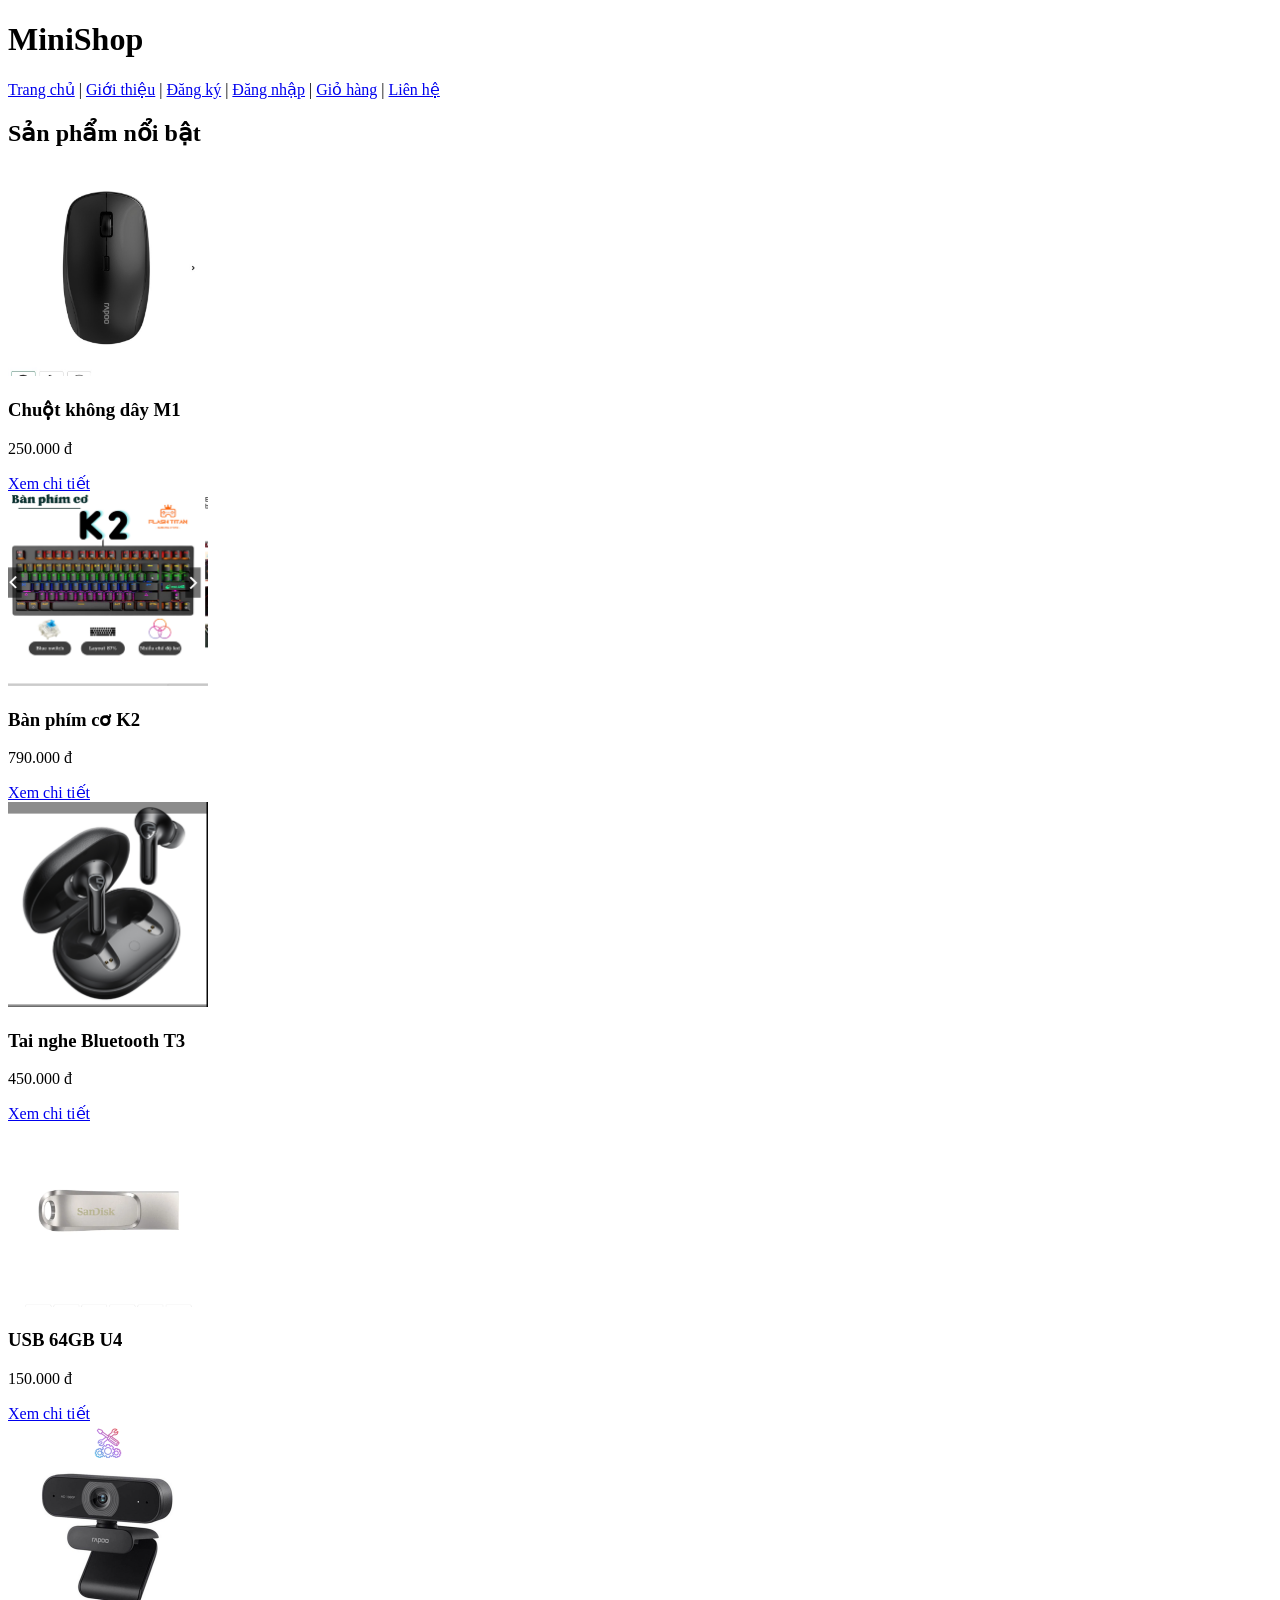
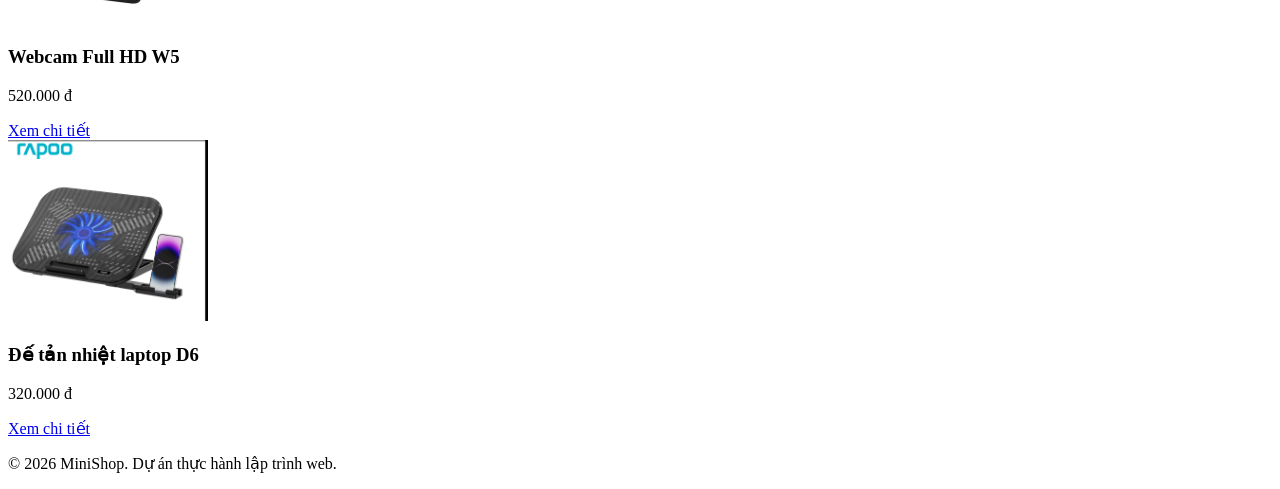
==== index.html @ 6e88dee9 "first commit bai_tap_buoi_1" ====
<!DOCTYPE html>
<html lang="vi">

<head>
    <meta charset="UTF-8">
    <meta name="viewport" content="width=device-width, initial-scale=1.0">
    <title>MiniShop - Phụ kiện công nghệ</title>
</head>

<body>
    <!-- Buổi 01 - Trang chủ MiniShop -->

    <!-- ĐẦU TRANG -->
    <header class="site-header">
        <h1>MiniShop</h1>
        <nav class="main-nav">
            <a href="index.html">Trang chủ</a> |
            <a href="about.html">Giới thiệu</a> |
            <a href="register.html">Đăng ký</a> |
            <a href="login.html">Đăng nhập</a> |
            <a href="cart.html">Giỏ hàng</a> |
            <a href="contact.html">Liên hệ</a>
        </nav>
    </header>

    <!-- NỘI DUNG CHÍNH -->
    <main>
        <section>
            <h2>Sản phẩm nổi bật</h2>

            <div class="product-list">
                <article class="product-card">
                    <img src="images/sp01.jpg" alt="Chuột không dây M1" width="200">
                    <h3>Chuột không dây M1</h3>
                    <p class="price">250.000 đ</p>
                    <a href="product.html">Xem chi tiết</a>
                </article>

                <article class="product-card">
                    <img src="images/sp02.png" alt="Bàn phím cơ K2" width="200">
                    <h3>Bàn phím cơ K2</h3>
                    <p class="price">790.000 đ</p>
                    <a href="product.html">Xem chi tiết</a>
                </article>

                <article class="product-card">
                    <img src="images/sp03.png" alt="Tai nghe Bluetooth T3" width="200">
                    <h3>Tai nghe Bluetooth T3</h3>
                    <p class="price">450.000 đ</p>
                    <a href="product.html">Xem chi tiết</a>
                </article>

                <article class="product-card">
                    <img src="images/sp04.png" alt="USB 64GB U4" width="200">
                    <h3>USB 64GB U4</h3>
                    <p class="price">150.000 đ</p>
                    <a href="product.html">Xem chi tiết</a>
                </article>

                <article class="product-card">
                    <img src="images/sp05.png" alt="Webcam Full HD W5" width="200">
                    <h3>Webcam Full HD W5</h3>
                    <p class="price">520.000 đ</p>
                    <a href="product.html">Xem chi tiết</a>
                </article>

                <article class="product-card">
                    <img src="images/sp06.png" alt="Đế tản nhiệt laptop D6" width="200">
                    <h3>Đế tản nhiệt laptop D6</h3>
                    <p class="price">320.000 đ</p>
                    <a href="product.html">Xem chi tiết</a>
                </article>
            </div>
        </section>
    </main>

    <!-- CHÂN TRANG -->
    <footer class="site-footer">
        <p>&copy; 2026 MiniShop. Dự án thực hành lập trình web.</p>
    </footer>
</body>

</html>
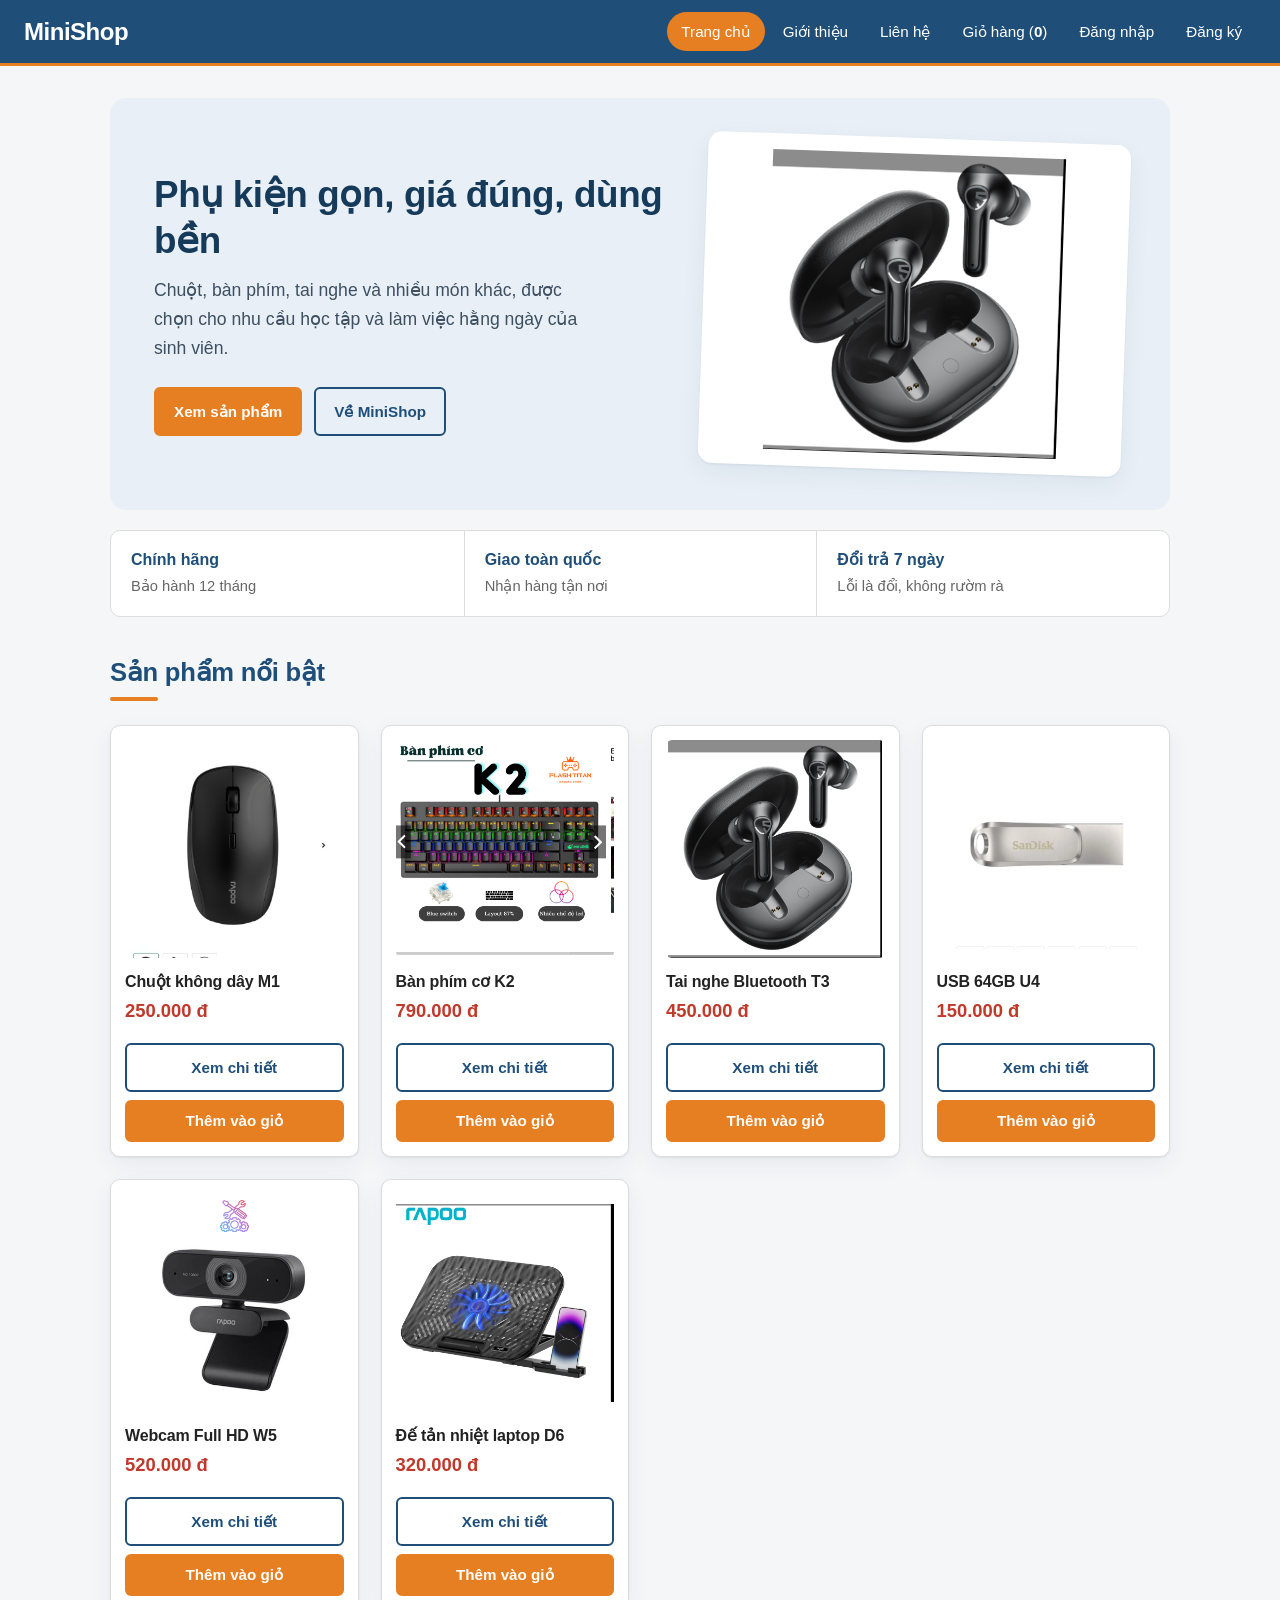
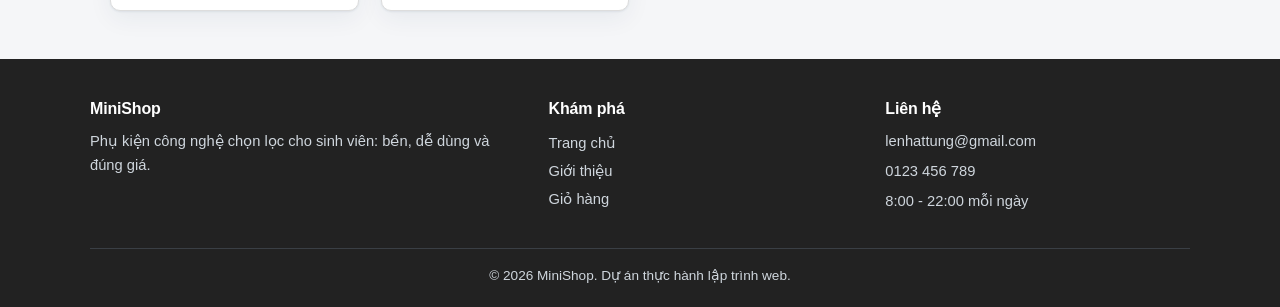
==== commit c2a589ca: "Update file code cho bai_tap_buoi_2" ====
--- a/index.html
+++ b/index.html
@@ -5,27 +5,50 @@
     <meta charset="UTF-8">
     <meta name="viewport" content="width=device-width, initial-scale=1.0">
     <title>MiniShop - Phụ kiện công nghệ</title>
+    <link rel="stylesheet" href="css/style.css">
+    <link rel="icon" href="images/favicon.svg" type="image/svg+xml">
+    <script src="js/main.js" defer></script>
 </head>
 
 <body>
-    <!-- Buổi 01 - Trang chủ MiniShop -->
+    <!-- Buổi 02 - Trang chủ MiniShop (đã có CSS + JavaScript) -->
 
     <!-- ĐẦU TRANG -->
     <header class="site-header">
         <h1>MiniShop</h1>
         <nav class="main-nav">
-            <a href="index.html">Trang chủ</a> |
-            <a href="about.html">Giới thiệu</a> |
-            <a href="register.html">Đăng ký</a> |
-            <a href="login.html">Đăng nhập</a> |
-            <a href="cart.html">Giỏ hàng</a> |
+            <a href="index.html" class="active">Trang chủ</a>
+            <a href="about.html">Giới thiệu</a>
             <a href="contact.html">Liên hệ</a>
+            <a href="cart.html">Giỏ hàng (<span id="cart-count">0</span>)</a>
+            <a href="login.html">Đăng nhập</a>
+            <a href="register.html">Đăng ký</a>
         </nav>
     </header>
 
     <!-- NỘI DUNG CHÍNH -->
     <main>
-        <section>
+        <section class="hero">
+            <div>
+                <h2>Phụ kiện gọn, giá đúng, dùng bền</h2>
+                <p>Chuột, bàn phím, tai nghe và nhiều món khác, được chọn cho nhu cầu học tập và làm việc hằng ngày của sinh viên.</p>
+                <div class="hero-actions">
+                    <a href="#san-pham" class="btn btn-accent">Xem sản phẩm</a>
+                    <a href="about.html" class="btn btn-ghost">Về MiniShop</a>
+                </div>
+            </div>
+            <div class="hero-image">
+                <img src="images/sp03.png" alt="Tai nghe Bluetooth T3 trong hộp sạc">
+            </div>
+        </section>
+
+        <ul class="perks">
+            <li><strong>Chính hãng</strong><span>Bảo hành 12 tháng</span></li>
+            <li><strong>Giao toàn quốc</strong><span>Nhận hàng tận nơi</span></li>
+            <li><strong>Đổi trả 7 ngày</strong><span>Lỗi là đổi, không rườm rà</span></li>
+        </ul>
+
+        <section id="san-pham">
             <h2>Sản phẩm nổi bật</h2>
 
             <div class="product-list">
@@ -33,42 +56,54 @@
                     <img src="images/sp01.jpg" alt="Chuột không dây M1" width="200">
                     <h3>Chuột không dây M1</h3>
                     <p class="price">250.000 đ</p>
-                    <a href="product.html">Xem chi tiết</a>
+                    <a href="product.html" class="btn">Xem chi tiết</a>
+                    <button type="button" class="btn btn-accent add-to-cart"
+                        data-id="1">Thêm vào giỏ</button>
                 </article>
 
                 <article class="product-card">
                     <img src="images/sp02.png" alt="Bàn phím cơ K2" width="200">
                     <h3>Bàn phím cơ K2</h3>
                     <p class="price">790.000 đ</p>
-                    <a href="product.html">Xem chi tiết</a>
+                    <a href="product.html" class="btn">Xem chi tiết</a>
+                    <button type="button" class="btn btn-accent add-to-cart"
+                        data-id="2">Thêm vào giỏ</button>
                 </article>
 
                 <article class="product-card">
                     <img src="images/sp03.png" alt="Tai nghe Bluetooth T3" width="200">
                     <h3>Tai nghe Bluetooth T3</h3>
                     <p class="price">450.000 đ</p>
-                    <a href="product.html">Xem chi tiết</a>
+                    <a href="product.html" class="btn">Xem chi tiết</a>
+                    <button type="button" class="btn btn-accent add-to-cart"
+                        data-id="3">Thêm vào giỏ</button>
                 </article>
 
                 <article class="product-card">
                     <img src="images/sp04.png" alt="USB 64GB U4" width="200">
                     <h3>USB 64GB U4</h3>
                     <p class="price">150.000 đ</p>
-                    <a href="product.html">Xem chi tiết</a>
+                    <a href="product.html" class="btn">Xem chi tiết</a>
+                    <button type="button" class="btn btn-accent add-to-cart"
+                        data-id="4">Thêm vào giỏ</button>
                 </article>
 
                 <article class="product-card">
                     <img src="images/sp05.png" alt="Webcam Full HD W5" width="200">
                     <h3>Webcam Full HD W5</h3>
                     <p class="price">520.000 đ</p>
-                    <a href="product.html">Xem chi tiết</a>
+                    <a href="product.html" class="btn">Xem chi tiết</a>
+                    <button type="button" class="btn btn-accent add-to-cart"
+                        data-id="5">Thêm vào giỏ</button>
                 </article>
 
                 <article class="product-card">
                     <img src="images/sp06.png" alt="Đế tản nhiệt laptop D6" width="200">
                     <h3>Đế tản nhiệt laptop D6</h3>
                     <p class="price">320.000 đ</p>
-                    <a href="product.html">Xem chi tiết</a>
+                    <a href="product.html" class="btn">Xem chi tiết</a>
+                    <button type="button" class="btn btn-accent add-to-cart"
+                        data-id="6">Thêm vào giỏ</button>
                 </article>
             </div>
         </section>
@@ -76,7 +111,25 @@
 
     <!-- CHÂN TRANG -->
     <footer class="site-footer">
-        <p>&copy; 2026 MiniShop. Dự án thực hành lập trình web.</p>
+        <div class="footer-grid">
+            <div>
+                <h3>MiniShop</h3>
+                <p>Phụ kiện công nghệ chọn lọc cho sinh viên: bền, dễ dùng và đúng giá.</p>
+            </div>
+            <div>
+                <h3>Khám phá</h3>
+                <a href="index.html">Trang chủ</a>
+                <a href="about.html">Giới thiệu</a>
+                <a href="cart.html">Giỏ hàng</a>
+            </div>
+            <div>
+                <h3>Liên hệ</h3>
+                <p>lenhattung@gmail.com</p>
+                <p>0123 456 789</p>
+                <p>8:00 - 22:00 mỗi ngày</p>
+            </div>
+        </div>
+        <p class="copyright">&copy; 2026 MiniShop. Dự án thực hành lập trình web.</p>
     </footer>
 </body>
 
--- a/css/style.css
+++ b/css/style.css
@@ -0,0 +1,305 @@
+/* ==========================================================
+   MiniShop - style.css (Buổi 2, bản giao diện tinh chỉnh)
+   Mục lục: 1 Thiết lập chung | 2 Chữ, liên kết, hình ảnh
+   3 Khung nội dung | 4 Đầu trang, điều hướng | 5 Trang chủ: hero, ưu điểm, lưới sản phẩm
+   6 Nút bấm | 7 Chi tiết sản phẩm | 8 Chân trang | 9 Form | 10 Bảng | 11 Responsive
+   ========================================================== */
+
+/* ===== 1. Thiết lập chung ===== */
+:root {
+  --primary: #1f4e79;
+  --primary-dark: #163a5a;
+  --primary-soft: #e8eff6;
+  --accent: #e67e22;
+  --accent-dark: #cf6d17;
+  --text: #222222;
+  --muted: #666666;
+  --border: #dddddd;
+  --bg: #f5f6f8;
+  --white: #ffffff;
+  --danger: #c0392b;
+  --radius: 10px;
+  --shadow: 0 1px 2px rgba(22, 58, 90, 0.08), 0 8px 24px rgba(22, 58, 90, 0.06);
+}
+
+* { box-sizing: border-box; }
+
+body {
+  margin: 0;
+  font-family: Arial, Helvetica, sans-serif;
+  font-size: 1rem;
+  line-height: 1.65;
+  color: var(--text);
+  background-color: var(--bg);
+}
+
+/* ===== 2. Chữ, liên kết, hình ảnh ===== */
+h1, h2, h3 { line-height: 1.25; letter-spacing: -0.01em; }
+h2 { color: var(--primary); font-size: 1.6rem; }
+h3 { font-size: 1.1rem; }
+a { color: var(--primary); text-decoration: none; }
+a:hover { text-decoration: underline; }
+img { max-width: 100%; height: auto; }
+.price { color: var(--danger); font-weight: bold; }
+
+:focus-visible { outline: 3px solid var(--accent); outline-offset: 2px; }
+
+/* ===== 3. Khung nội dung chính ===== */
+main { max-width: 1100px; margin: 0 auto; padding: 32px 20px 48px; }
+
+/* Tiêu đề trang: có gạch cam ngắn bên dưới */
+main > h2,
+main section > h2 { margin: 0 0 24px; }
+main > h2::after,
+main section > h2::after {
+  content: "";
+  display: block;
+  width: 48px;
+  height: 4px;
+  margin-top: 8px;
+  border-radius: 2px;
+  background-color: var(--accent);
+}
+
+/* Trang có form: tiêu đề và form cùng căn giữa cho cân đối */
+main:has(.form) > h2 { text-align: center; }
+main:has(.form) > h2::after { margin-left: auto; margin-right: auto; }
+
+/* Trang giới thiệu: dòng chữ không quá dài */
+.page-about { max-width: 820px; }
+.page-about img { display: block; border-radius: var(--radius); box-shadow: var(--shadow); margin-bottom: 24px; }
+.page-about h3 { margin-top: 28px; color: var(--primary-dark); }
+
+/* ===== 4. Đầu trang và thanh điều hướng ===== */
+.site-header {
+  position: sticky;
+  top: 0;
+  z-index: 10;
+  display: flex;
+  justify-content: space-between;
+  align-items: center;
+  flex-wrap: wrap;
+  gap: 10px;
+  padding: 12px 24px;
+  background-color: var(--primary);
+  color: var(--white);
+  border-bottom: 3px solid var(--accent);
+}
+.site-header h1 { margin: 0; font-size: 1.5rem; letter-spacing: -0.02em; }
+.main-nav { display: flex; flex-wrap: wrap; gap: 4px; }
+.main-nav a { padding: 7px 14px; border-radius: 999px; color: var(--white); font-size: 0.95rem; }
+.main-nav a:hover { background-color: var(--primary-dark); text-decoration: none; }
+.main-nav a.active { background-color: var(--accent); }
+#cart-count { font-weight: bold; }
+
+/* ===== 5. Trang chủ: hero, ưu điểm, lưới sản phẩm ===== */
+.hero {
+  display: grid;
+  grid-template-columns: 1.1fr 0.9fr;
+  align-items: center;
+  gap: 32px;
+  padding: 40px 44px;
+  margin-bottom: 20px;
+  border-radius: 16px;
+  background-color: var(--primary-soft);
+}
+.hero h2 { margin: 0 0 12px; font-size: 2.3rem; color: var(--primary-dark); }
+.hero h2::after { display: none; }
+.hero p { margin: 0 0 24px; max-width: 46ch; color: #3d4f60; font-size: 1.1rem; }
+.hero-actions { display: flex; flex-wrap: wrap; gap: 12px; }
+.hero-image {
+  padding: 16px;
+  border-radius: 14px;
+  background-color: var(--white);
+  box-shadow: var(--shadow);
+  transform: rotate(2deg);
+}
+.hero-image img { display: block; width: 100%; max-height: 300px; object-fit: contain; }
+
+/* Dải ưu điểm: một khối, ngăn cách bằng đường kẻ đứng */
+.perks {
+  display: grid;
+  grid-template-columns: repeat(3, 1fr);
+  margin: 0 0 40px;
+  padding: 0;
+  list-style: none;
+  border: 1px solid var(--border);
+  border-radius: var(--radius);
+  background-color: var(--white);
+}
+.perks li { padding: 16px 20px; }
+.perks li + li { border-left: 1px solid var(--border); }
+.perks strong { display: block; color: var(--primary); }
+.perks span { color: var(--muted); font-size: 0.92rem; }
+
+.product-list { display: grid; grid-template-columns: repeat(4, 1fr); gap: 22px; }
+
+.product-card {
+  display: flex;
+  flex-direction: column;
+  padding: 14px;
+  border: 1px solid var(--border);
+  border-radius: var(--radius);
+  background-color: var(--white);
+  box-shadow: var(--shadow);
+  text-align: left;
+  transition: transform 0.15s ease, border-color 0.15s ease;
+}
+.product-card:hover { transform: translateY(-3px); border-color: var(--primary); }
+.product-card img {
+  width: 100%;
+  aspect-ratio: 1 / 1;
+  object-fit: contain;
+  border-radius: 6px;
+  background-color: var(--white);
+}
+.product-card h3 { margin: 14px 0 4px; font-size: 1rem; }
+.product-card .price { margin: 0 0 16px; font-size: 1.15rem; }
+.product-card .btn { margin-top: 8px; text-align: center; }
+.product-card .price + .btn { margin-top: auto; }
+
+/* ===== 6. Nút bấm ===== */
+.btn {
+  display: inline-block;
+  padding: 10px 18px;
+  border: 2px solid var(--primary);
+  border-radius: 6px;
+  background-color: var(--primary);
+  color: var(--white);
+  font-size: 0.95rem;
+  font-weight: bold;
+  font-family: inherit;
+  cursor: pointer;
+  transition: background-color 0.15s ease, color 0.15s ease;
+}
+.btn:hover { background-color: var(--primary-dark); border-color: var(--primary-dark); text-decoration: none; }
+.btn-accent { background-color: var(--accent); border-color: var(--accent); }
+.btn-accent:hover { background-color: var(--accent-dark); border-color: var(--accent-dark); }
+/* Nút phụ: viền xanh, nền trắng (Xem chi tiết, Về MiniShop) */
+.btn-ghost,
+.product-card a.btn:not(.btn-accent) { background-color: transparent; color: var(--primary); }
+.btn-ghost:hover,
+.product-card a.btn:not(.btn-accent):hover { background-color: var(--primary); color: var(--white); }
+
+/* ===== 7. Trang chi tiết sản phẩm ===== */
+.product-detail { display: grid; grid-template-columns: 1fr 1fr; gap: 40px; align-items: start; }
+.product-image img {
+  width: 100%;
+  border: 1px solid var(--border);
+  border-radius: var(--radius);
+  background-color: var(--white);
+  box-shadow: var(--shadow);
+}
+.product-info h2 { margin-top: 0; font-size: 1.9rem; }
+.product-info h2::after { display: none; }
+.product-info .price { font-size: 1.5rem; }
+.product-info h3 { margin-top: 28px; }
+
+/* ===== 8. Chân trang và bố cục dính đáy ===== */
+body { display: flex; flex-direction: column; min-height: 100vh; }
+main { flex: 1; width: 100%; }
+
+.site-footer { padding: 40px 24px 20px; background-color: var(--text); color: #cfd6dd; }
+.footer-grid {
+  display: grid;
+  grid-template-columns: 1.4fr 1fr 1fr;
+  gap: 32px;
+  max-width: 1100px;
+  margin: 0 auto 28px;
+}
+.site-footer h3 { margin: 0 0 10px; color: var(--white); font-size: 1rem; }
+.site-footer p { margin: 0 0 6px; font-size: 0.92rem; }
+.site-footer a { display: block; padding: 2px 0; color: #cfd6dd; font-size: 0.92rem; }
+.site-footer a:hover { color: var(--white); }
+.site-footer .copyright {
+  max-width: 1100px;
+  margin: 0 auto;
+  padding-top: 16px;
+  border-top: 1px solid #3a3f45;
+  font-size: 0.85rem;
+  text-align: center;
+}
+
+/* ===== 9. Form ===== */
+.form {
+  max-width: 520px;
+  margin: 0 auto;
+  padding: 32px;
+  border: 1px solid var(--border);
+  border-radius: 14px;
+  background-color: var(--white);
+  box-shadow: var(--shadow);
+}
+.form p { margin: 0 0 16px; }
+.form label,
+.field-label { font-weight: bold; font-size: 0.95rem; }
+.form input[type="text"],
+.form input[type="email"],
+.form input[type="password"],
+.form input[type="tel"],
+.form select,
+.form textarea {
+  width: 100%;
+  margin-top: 6px;
+  padding: 10px 12px;
+  border: 1px solid #c9cfd6;
+  border-radius: 6px;
+  font-size: 1rem;
+  font-family: inherit;
+  background-color: var(--white);
+}
+.form input[type="radio"] + label,
+.form input[type="checkbox"] + label { font-weight: normal; margin-right: 12px; }
+.form input:focus,
+.form select:focus,
+.form textarea:focus {
+  outline: none;
+  border-color: var(--primary);
+  box-shadow: 0 0 0 3px rgba(31, 78, 121, 0.2);
+}
+.form .btn { width: 100%; padding: 12px; }
+.error { display: block; margin-top: 4px; color: var(--danger); font-size: 0.9rem; }
+
+/* ===== 10. Bảng ===== */
+table { width: 100%; border-collapse: collapse; background-color: var(--white); }
+th, td { padding: 12px 14px; border-bottom: 1px solid var(--border); text-align: left; }
+th { background-color: var(--primary); color: var(--white); }
+tbody tr:nth-child(even) { background-color: #f0f4f8; }
+.table-wrap { overflow-x: auto; border: 1px solid var(--border); border-radius: var(--radius); box-shadow: var(--shadow); }
+.cart-table input[type="number"] {
+  width: 70px;
+  padding: 6px 8px;
+  border: 1px solid #c9cfd6;
+  border-radius: 6px;
+  font-size: 1rem;
+  font-family: inherit;
+}
+.cart-table tfoot td { font-size: 1.1rem; font-weight: bold; background-color: var(--primary-soft); }
+.cart-table + * { margin: 0; }
+.cart-actions { display: flex; justify-content: flex-end; gap: 12px; margin-top: 20px; }
+
+/* ===== 11. Giao diện đáp ứng (responsive) ===== */
+@media (min-width: 901px) and (max-width: 1100px) {
+  .product-list { grid-template-columns: repeat(3, 1fr); }
+}
+@media (max-width: 900px) {
+  .product-list { grid-template-columns: repeat(2, 1fr); }
+  .product-detail { grid-template-columns: 1fr; }
+  .hero { grid-template-columns: 1fr; padding: 28px; }
+  .hero-image { max-width: 320px; }
+  .footer-grid { grid-template-columns: 1fr 1fr; }
+}
+@media (max-width: 500px) {
+  .product-list { grid-template-columns: 1fr; }
+  .site-header { flex-direction: column; align-items: flex-start; }
+  .hero h2 { font-size: 1.8rem; }
+  .perks { grid-template-columns: 1fr; }
+  .perks li + li { border-left: none; border-top: 1px solid var(--border); }
+  .footer-grid { grid-template-columns: 1fr; }
+  .form { padding: 20px; }
+  .cart-actions { justify-content: stretch; flex-direction: column; }
+}
+@media (prefers-reduced-motion: reduce) {
+  * { transition: none !important; }
+  .hero-image { transform: none; }
+}
